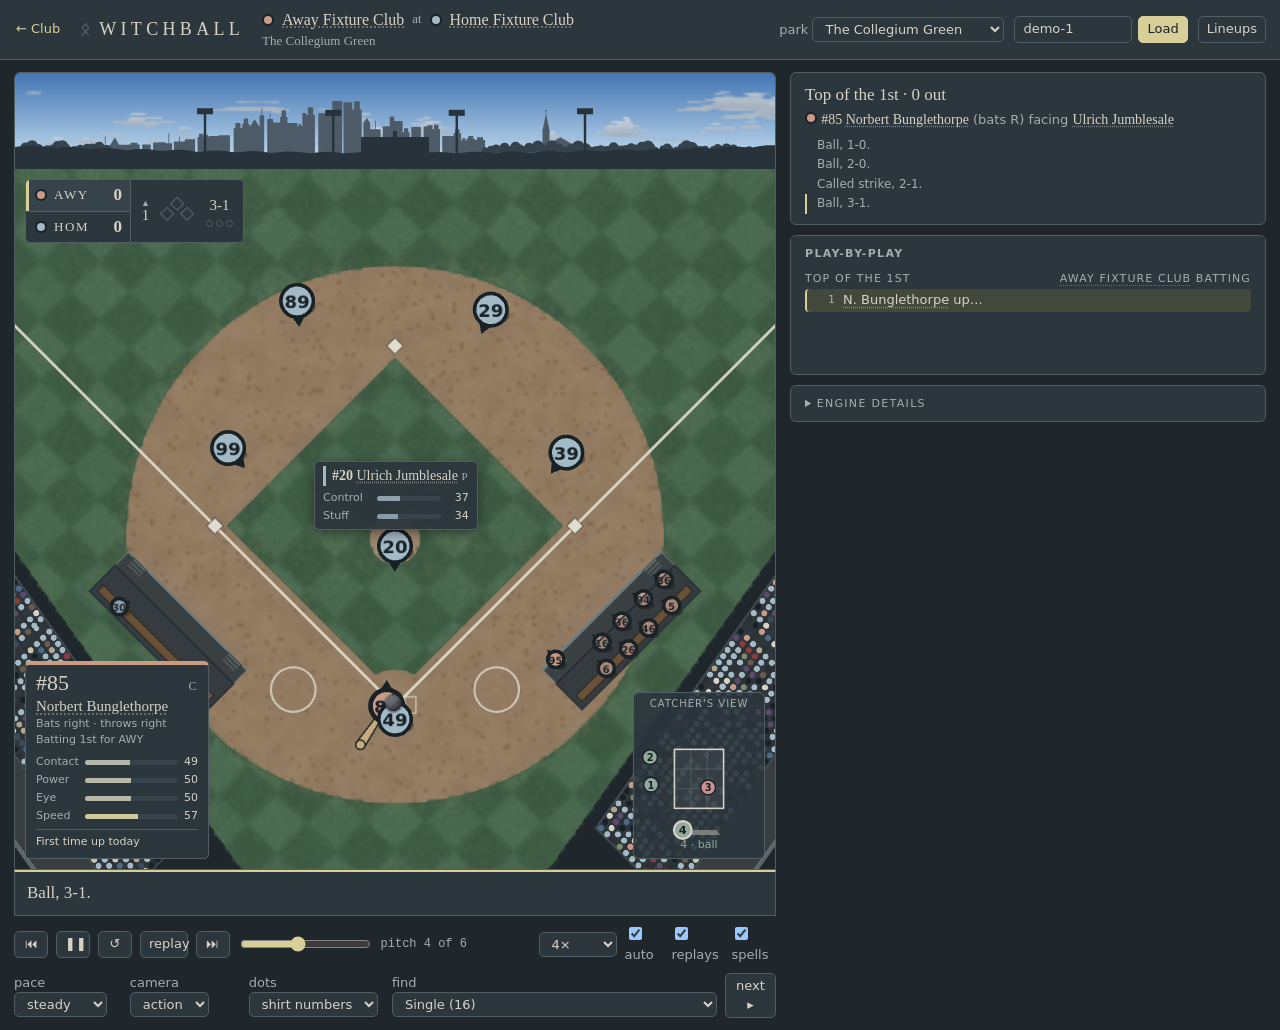
==== index.html @ 5fbc90fa "Witchball phone build b327eb72b464 Source: unified private commit 86424ef (baseball-pivot 58d5a3d + " ====
<!doctype html>
<html lang="en">
<head>
  <meta charset="utf-8" />
  <meta name="viewport" content="width=device-width, initial-scale=1" />
  <title>Witchball viewer</title>
  <script type="module" crossorigin src="./assets/school_games-Cf7ePzkm.js"></script>
  <script type="module" crossorigin src="./assets/rolldown-runtime-XKyaHtl9.js"></script>
  <script type="module" crossorigin src="./assets/CanvasPool-C8TL04p2.js"></script>
  <script type="module" crossorigin src="./assets/canvasUtils-30AujGy8.js"></script>
  <script type="module" crossorigin src="./assets/RenderTargetSystem-Dvyqi79B.js"></script>
  <script type="module" crossorigin src="./assets/getTextureBatchBindGroup-DAd8pHX4.js"></script>
  <script type="module" crossorigin src="./assets/getTexelRangeRects-j-NjzLRM.js"></script>
  <script type="module" crossorigin src="./assets/main-BlSJOX99.js"></script>
  <link rel="stylesheet" crossorigin href="./assets/main-4kfOk2Pr.css">

  <link rel="manifest" href="./manifest.webmanifest" />
  <meta name="theme-color" content="#2c363d" />
  <link rel="apple-touch-icon" href="./icon-180.png" />
  <meta name="apple-mobile-web-app-capable" content="yes" />
  <meta name="mobile-web-app-capable" content="yes" />
  <meta name="apple-mobile-web-app-title" content="Witchball" />
  <meta name="apple-mobile-web-app-status-bar-style" content="black-translucent" />
  <script>if ("serviceWorker" in navigator) addEventListener("load", () => navigator.serviceWorker.register("./sw.js"));</script>
</head>
<body>
  <!-- the match screen of a career game: who, where, and which game of the series; the demo's park, seed and Load are on
       review.html -->
  <header id="bar">
    <a class="to-hub" href="./hub.html" title="Back to your club">← Club</a>
    <div class="brand">Witchball</div>
    <div id="matchup"></div>
    <button type="button" id="open-lineups" class="lineups-btn" title="Both clubs' lineups, benches and bullpens (L); the game waits where it is">Lineups</button>
  </header>
  <main>
    <section id="stage">
      <div id="screen">
        <div id="canvas"></div>
        <div id="scorebug">
          <div class="teams">
            <div class="team" id="sb-away"><i class="chip"></i><span class="abbr"></span><b class="runs"></b></div>
            <div class="team" id="sb-home"><i class="chip"></i><span class="abbr"></span><b class="runs"></b></div>
          </div>
          <div class="state">
            <div class="inning"><span id="sb-half">▲</span><span id="sb-inn">1</span></div>
            <svg id="sb-bases" viewBox="0 0 44 30" aria-label="bases">
              <rect class="b2" x="16" y="2" width="10" height="10" transform="rotate(45 21 7)" />
              <rect class="b3" x="5" y="13" width="10" height="10" transform="rotate(45 10 18)" />
              <rect class="b1" x="27" y="13" width="10" height="10" transform="rotate(45 32 18)" />
            </svg>
            <div class="countouts"><span id="sb-count">0-0</span><span id="sb-outs"><i></i><i></i><i></i></span></div>
          </div>
        </div>
        <div id="card"></div>
        <div id="tip" class="fieldpanel" hidden></div>
        <div id="banner" hidden><div class="big"></div><div class="small"></div></div>
        <div id="casts" hidden aria-live="polite"></div>
        <div id="zone" hidden></div>
      </div>
      <div id="caption">
        <div id="cap-line"></div>
      </div>
      <!-- beneath the field. A wide screen shows every control at once; a phone shows one row (play / pause, replay, speed,
           and the two menus) and opens View or Plays below it: .view and .nav mark what each menu holds, .d and .p the
           wide-screen and the phone wording of a label (style.css) -->
      <div id="cbar">
      <div id="controls">
        <button id="prev" class="nav" title="Previous play (←)">⏮</button>
        <button id="toggle" title="Pause / play (space)" aria-label="Play / pause">❚❚</button>
        <button id="replay" class="nav" title="Restart this play (r)">↺</button>
        <button id="areplay" title="Action replay: the play again, slower, following the ball (p)"><span class="d">replay</span><span class="p">Replay</span></button>
        <button id="next" class="nav" title="Next play (→)">⏭</button>
        <input type="range" id="scrub" class="nav" min="0" max="1000" value="0" aria-label="time in the play" />
        <span id="clock" class="nav"></span>
        <select id="speed" title="Speed" aria-label="Playback speed"></select>
        <label id="l-auto" class="view" title="Go on to the next play when this one ends; off, it stops at the end of each play"><input type="checkbox" id="auto" checked /> <span class="d">auto</span><span class="p">Continue to the next play</span></label>
        <label id="l-replays" class="view" title="Replay big plays (home runs, extra-base hits, double plays, runs), following the ball"><input type="checkbox" id="replays" checked /> <span class="d">replays</span><span class="p">Replay big plays</span></label>
        <label id="l-spells" class="view" title="Spells over exceptional plays: Fireball, Witchhook, Quickstep, Magic Hands, Chain Lightning. One switch for all five; they change nothing of the game (S)"><input type="checkbox" id="spells" checked /> <span class="d">spells</span><span class="p">Spells</span></label>
        <button id="m-view" class="menu-btn" aria-expanded="false" title="Camera, pace, dot labels, and what plays on by itself">View</button>
        <button id="m-nav" class="menu-btn" aria-expanded="false" aria-label="Replay navigation" title="Previous and next play, the scrubber, the time from contact, and Find play">Plays</button>
      </div>
      <div id="jump">
        <label id="l-pace" class="view" title="Time between pitches and plays">pace <select id="pace"></select></label>
        <label id="l-cam" class="view" title="The action camera frames the play; fixed shows the whole field">camera <select id="cam"><option value="action">action</option><option value="fixed">fixed</option></select></label>
        <label id="l-dots" class="view">dots <select id="labels"><option value="numbers">shirt numbers</option><option value="positions">positions</option></select></label>
        <label id="l-find" class="nav">find <select id="kinds"></select></label>
        <button id="findnext" class="nav">next ▸</button>
      </div>
      </div>
    </section>
    <aside id="side">
      <section id="now">
        <h2 id="now-head"></h2>
        <div id="now-who"></div>
        <ol id="now-lines"></ol>
      </section>
      <section id="pbp-wrap">
        <h3>Play-by-play</h3>
        <div id="pbp"></div>
      </section>
      <details id="details">
        <summary>Engine details</summary>
        <div id="version"></div>
        <div id="explain"></div>
      </details>
    </aside>
  </main>
  <div id="who-back" hidden></div>
  <div id="who" role="dialog" aria-label="Card" hidden>
    <button id="who-close" title="Close (Esc): back to the same pitch" aria-label="Close">×</button>
    <div id="who-body"></div>
  </div>
</body>
</html>
---- assets/main-4kfOk2Pr.css ----
:root{--lightningcss-light: ;--lightningcss-dark:initial;color-scheme:dark;--bg:#20272c;--panel:#2c363d;--raised:#37434a;--line:#505d62;--text:#d8d2c5;--dim:#a5aeae;--hi:#d8cf98;--selected:#42483c;--good:#91aa9b;--warn:#cba47c;--bad:#cc9290;--rune:#9aadb9;--ink:#182126;--serif:"Palatino Linotype", "Book Antiqua", Palatino, Georgia, serif;--mono:ui-monospace, Consolas, monospace}*{box-sizing:border-box}body{background:var(--bg);color:var(--text);margin:0;font:13px/1.45 system-ui,Segoe UI,sans-serif}button,select,input{background:var(--panel);color:var(--text);border:1px solid var(--line);font:inherit;border-radius:5px;padding:3px 8px}button{cursor:pointer}button:hover,select:hover{background:var(--raised)}button.primary,button.active{background:var(--hi);border-color:var(--hi);color:var(--ink)}button.primary:hover,button.active:hover{background:color-mix(in srgb, var(--hi) 88%, #fff)}#bar{border-bottom:1px solid var(--line);background:var(--panel);align-items:center;gap:18px;padding:8px 14px;display:flex}.to-hub{color:var(--hi);white-space:nowrap;padding:4px 2px;text-decoration:none}.to-hub:hover{text-decoration:underline}.brand{font-family:var(--serif);letter-spacing:.24em;text-transform:uppercase;color:var(--text);font-size:18px}.brand:before{content:"ᛟ";color:var(--rune);opacity:.55;letter-spacing:0;margin-right:8px}#matchup{font-family:var(--serif);flex-direction:column;flex:1;gap:1px;min-width:0;font-size:16px;display:flex}#matchup .clubs{flex-wrap:wrap;align-items:center;gap:8px;display:flex}#matchup .clubs span{white-space:nowrap}#matchup .clubs .dim{font-size:13px}#matchup .gameline{flex-wrap:wrap;gap:6px;font-size:13px;display:flex}@media (width<=1150px){#matchup .wx,.tools label>span{display:none}}.lineups-btn{flex:none}.tools{color:var(--dim);white-space:nowrap;align-items:center;gap:10px;display:flex}#load{gap:6px;display:flex}main{flex-wrap:wrap;align-items:flex-start;gap:14px;padding:12px 14px;display:flex}#stage{flex:none;width:762px;max-width:100%}#screen{border:1px solid var(--line);border-radius:6px 6px 0 0;position:relative;overflow:hidden;container-type:inline-size}#canvas canvas{display:block}#screen canvas{width:100%!important;height:auto!important}#scorebug{font-family:var(--serif);border:1px solid var(--line);background:var(--panel);border-radius:5px;display:flex;position:absolute;top:10px;left:10px;overflow:hidden}.has-sky #scorebug{top:calc(12.6316cqw + 10px)}#scorebug .teams{flex-direction:column;display:flex}#scorebug .team{border-left:3px solid #0000;align-items:center;gap:7px;min-width:104px;padding:3px 8px 3px 6px;display:flex}#scorebug .team.batting{border-left-color:var(--hi);background:var(--raised)}#scorebug .team+.team{border-top:1px solid var(--line)}#scorebug .abbr{letter-spacing:.12em;flex:1;font-size:13px}#scorebug .runs{font-variant-numeric:tabular-nums;text-align:right;min-width:18px;font-size:17px}.chip{border:2px solid;border-radius:50%;flex:none;width:12px;height:12px;display:inline-block}#scorebug .state{border-left:1px solid var(--line);align-items:center;gap:8px;padding:0 10px;display:flex}#scorebug .inning{flex-direction:column;align-items:center;font-size:15px;line-height:1;display:flex}#scorebug #sb-half{color:var(--dim);font-size:9px}#sb-bases{width:40px;height:28px}#sb-bases rect{fill:#0000;stroke:var(--line);stroke-width:1.4px}#sb-bases rect.on{fill:var(--text);stroke:var(--text)}.countouts{flex-direction:column;align-items:center;gap:3px;display:flex}#sb-count{font-variant-numeric:tabular-nums;font-size:15px}#sb-outs{gap:3px;display:flex}#sb-outs i{border:1px solid var(--line);border-radius:50%;width:7px;height:7px}#sb-outs i.on{background:var(--bad);border-color:var(--bad)}#caption{background:var(--panel);border:1px solid var(--line);border-top:2px solid var(--hi);align-items:center;gap:14px;min-height:46px;padding:6px 12px;display:flex}#cap-line{font-family:var(--serif);flex:1;font-size:17px}#cap-line.out{color:var(--bad)}#cap-line.run{color:var(--good)}#cap-line.big{color:var(--hi)}#cap-line.final{font-weight:700}#card{width:184px;color:var(--dim);border:1px solid var(--line);background:var(--panel);border-top-width:4px;border-radius:5px;padding:7px 10px 8px;font-size:11px;position:absolute;bottom:10px;left:10px}#card .top{font-family:var(--serif);justify-content:space-between;align-items:baseline;display:flex}#card .num{color:var(--text);font-size:22px;line-height:1}#card .pos{letter-spacing:.12em;font-size:12px}#card .name{font-family:var(--serif);color:var(--text);margin:2px 0 1px;font-size:15px;line-height:1.2}#card .bars{grid-template-columns:auto 1fr auto;align-items:center;gap:2px 6px;margin:6px 0 5px;display:grid}#card .bar{background:var(--raised);border-radius:3px;height:5px;overflow:hidden}#card .bar i{background:var(--rune);height:100%;display:block}#card .v{color:var(--text);font-variant-numeric:tabular-nums;text-align:right}#card .today{color:var(--text);border-top:1px solid var(--line);padding-top:4px}#card .academy,#who .academy{color:var(--dim);font-size:11px}#card{transition:opacity .25s}#card.clear{opacity:0}#zone{border:1px solid var(--line);background:color-mix(in srgb, var(--panel) 90%, transparent);pointer-events:none;border-radius:6px;width:132px;padding:4px 6px 5px;transition:opacity .25s;position:absolute;bottom:10px;right:10px}#zone[hidden]{display:none}#zone.clear{opacity:0}#zone .zt{text-transform:uppercase;letter-spacing:.1em;color:var(--dim);text-align:center;font-size:10px}#zone svg{width:100%;height:auto;display:block;overflow:visible}#zone .grid line{stroke:var(--line);stroke-width:.8px}#zone .edge{fill:color-mix(in srgb, var(--text) 6%, transparent);stroke:var(--text);stroke-width:1.6px}#zone .plate{fill:var(--text);opacity:.45}#zone circle{stroke:var(--ink);stroke-width:1.4px}#zone .last circle{stroke:var(--text);stroke-width:2.2px}#zone text{fill:var(--ink);text-anchor:middle;dominant-baseline:central;font:700 10px system-ui,sans-serif}#zone .last text{font-size:11.5px}#zone .zc{text-align:center;white-space:nowrap;text-overflow:ellipsis;font-size:11px;overflow:hidden}a.who,a.club{color:inherit;-webkit-text-decoration:underline dotted color-mix(in srgb, currentColor 45%, transparent);text-decoration:underline dotted color-mix(in srgb, currentColor 45%, transparent);text-underline-offset:2px;cursor:pointer}a.who:hover,a.club:hover{color:var(--hi);-webkit-text-decoration-color:var(--hi);text-decoration-color:var(--hi)}#who-back{z-index:20;background:#00000059;position:fixed;inset:0}#who{z-index:21;width:min(320px,100vw - 32px);max-height:calc(100vh - 32px);color:var(--dim);background:var(--panel);border:1px solid var(--line);border-radius:6px;padding:10px 14px 12px;font-size:12px;position:fixed;top:50%;left:50%;overflow:auto;transform:translate(-50%,-50%);box-shadow:0 8px 30px #00000080}#who[hidden],#who-back[hidden]{display:none}#who-close{min-width:36px;min-height:36px;font-size:18px;line-height:1;position:absolute;top:6px;right:6px}#who .top{font-family:var(--serif);border-top:4px solid;align-items:baseline;gap:10px;margin-right:40px;padding-top:4px;display:flex}#who .num{color:var(--text);font-size:24px;line-height:1}#who .pos{letter-spacing:.12em;font-size:13px}#who .name{font-family:var(--serif);color:var(--text);margin:4px 0 2px;font-size:17px}#who .bars{grid-template-columns:auto 1fr auto;align-items:center;gap:3px 8px;margin:8px 0;display:grid}#who .bar{background:var(--raised);border-radius:3px;height:6px;overflow:hidden}#who .bar i{height:100%;display:block}#who .v{color:var(--text);font-variant-numeric:tabular-nums;text-align:right}#who .today,#who .season,#who .lineup{color:var(--text);border-top:1px solid var(--line);margin-top:6px;padding-top:5px}#who .today b,#who .season b{color:var(--dim);text-transform:uppercase;letter-spacing:.08em;font-size:11px;font-weight:400;display:block}#who .figs{flex-wrap:wrap;gap:4px 12px;display:flex}#who .figs i{color:var(--dim);margin-right:3px;font-style:normal}#who .pair{color:var(--text);margin-top:2px}#who .to-lineups{min-height:32px;margin:0 44px 8px 0}#who.wide{width:min(760px,100vw - 16px);max-height:calc(100vh - 16px);padding:10px 12px 12px}#who .lu-head{flex-wrap:wrap;align-items:baseline;gap:4px 10px;margin:2px 44px 8px 0;display:flex}#who .lu-head b{font-family:var(--serif);color:var(--text);font-size:18px;font-weight:400}#who .lu-clubs{grid-template-columns:repeat(auto-fit,minmax(300px,1fr));gap:12px;display:grid}#who .lu-club{border-top:4px solid;min-width:0;padding-top:4px}#who .lu-club h3{font-family:var(--serif);color:var(--text);flex-wrap:wrap;align-items:center;gap:2px 6px;margin:0 0 4px;font-size:15px;font-weight:400;display:flex}#who .lu-club .yours{text-transform:uppercase;letter-spacing:.1em;color:var(--ink);background:var(--hi);border-radius:3px;padding:0 5px;font-family:system-ui,sans-serif;font-size:10px}#who .lu-club h4{text-transform:uppercase;letter-spacing:.1em;color:var(--dim);margin:8px 0 2px;font-size:10.5px;font-weight:400}#who .lu-club h4 .dim{text-transform:none;letter-spacing:0}#who .lu-order{border-collapse:collapse;width:100%;color:var(--text);font-size:12.5px}#who .lu-order td{vertical-align:baseline;border-top:1px solid color-mix(in srgb, var(--line) 50%, transparent);padding:3px 4px 3px 0}#who .lu-order td.n,#who .lu-order td.no{color:var(--dim);font-variant-numeric:tabular-nums;white-space:nowrap;width:1%}#who .lu-order td.pos{color:var(--dim);letter-spacing:.08em;white-space:nowrap;width:1%}#who .lu-order td.ln{color:var(--dim);text-align:right;font-size:11.5px}#who .lu-order tr.now td{background:var(--selected)}#who .tag{text-transform:uppercase;letter-spacing:.08em;color:var(--hi);white-space:nowrap;font-size:10px}#who .lu-list{color:var(--text);margin:0;padding:0;font-size:12.5px;list-style:none}#who .lu-list li{border-top:1px solid color-mix(in srgb, var(--line) 50%, transparent);padding:3px 0}#who .lu-list li.now{border-left:2px solid var(--hi);padding-left:6px}#who .lu-list.used li{color:var(--dim)}#who .lu-list.used .tag{color:var(--bad)}#who .lu-list .ln{color:var(--dim);font-size:11.5px}#who .lu-list .rt,#who .lu-list .pos{color:var(--dim);white-space:nowrap;font-size:11px}#who .lu-list.bench li{color:var(--dim);border:0;margin-right:10px;padding:1px 0;display:inline-block}#who .lu-note{margin:8px 0 0;font-size:11px}.fieldpanel{z-index:5;pointer-events:none;color:var(--dim);white-space:nowrap;background:color-mix(in srgb, var(--panel) 94%, transparent);border:1px solid var(--line);border-radius:5px;padding:4px 8px 5px;font-size:11px;position:absolute;box-shadow:0 3px 12px #00000073}.fieldpanel[hidden]{display:none}.fieldpanel.moving{transition:left .18s ease-out,top .18s ease-out}@media (prefers-reduced-motion:reduce){.fieldpanel.moving{transition:none}}.fieldpanel a.who,#tip.pinned{pointer-events:auto}.plate{z-index:4}.fieldpanel .t-who{color:var(--text);font-family:var(--serif);border-left:3px solid;padding-left:6px;font-size:14px}.fieldpanel .pos{color:var(--dim);letter-spacing:.1em;font-size:11px}.fieldpanel .t-bars{grid-template-columns:auto 64px auto;align-items:center;gap:2px 6px;margin-top:4px;display:grid}.fieldpanel .bar{background:var(--raised);border-radius:3px;height:5px;overflow:hidden}.fieldpanel .bar i{height:100%;display:block}.fieldpanel .v{color:var(--text);font-variant-numeric:tabular-nums;text-align:right;min-width:2ch}.fieldpanel .t-bars .r{display:contents}#tip .t-also{white-space:normal;margin-top:4px}#tip .t-also button{min-height:32px;margin:2px 2px 0 0;font-size:12px}#banner{text-align:center;pointer-events:none;background:radial-gradient(ellipse at center, color-mix(in srgb, var(--bg) 90%, transparent) 40%, transparent 75%);border-radius:8px;min-width:380px;padding:12px 34px 14px;position:absolute;top:40%;left:50%;transform:translate(-50%,-50%)}#banner .big{font-family:var(--serif);letter-spacing:.1em;text-transform:uppercase;color:var(--text);text-shadow:0 2px 0 var(--ink);white-space:nowrap;font-size:52px;line-height:1.05}#banner .small{font-family:var(--serif);color:var(--text);text-shadow:0 1px 2px var(--ink);margin-top:4px;font-size:17px}#banner .big:before,#banner .big:after{content:"✦";vertical-align:middle;color:var(--rune);opacity:.5;margin:0 14px;font-size:20px}#banner.hr .big{color:var(--hi)}#banner.out .big,#banner.flash .big{color:var(--bad)}#banner.flash .big{font-size:44px}#banner.flash.show{animation:.3s ease-out both banner-flash}@keyframes banner-flash{0%{opacity:0;transform:translate(-50%,-50%)scale(1.25)}to{opacity:1;transform:translate(-50%,-50%)scale(1)}}#banner.inning .big,#banner.final .big{font-size:38px}#banner.show{animation:.4s cubic-bezier(.2,1.3,.4,1) both banner-in}@keyframes banner-in{0%{opacity:0;transform:translate(-50%,-50%)scale(.7)}to{opacity:1;transform:translate(-50%,-50%)scale(1)}}#casts{pointer-events:none;flex-direction:column;align-items:flex-end;gap:4px;max-width:58%;display:flex;position:absolute;top:10px;right:10px}.has-sky #casts{top:calc(12.6316cqw + 10px)}#casts[hidden]{display:none}#casts .cast{border:1px solid var(--line);background:color-mix(in srgb, var(--panel) 90%, transparent);color:var(--dim);border-radius:5px;align-items:center;gap:7px;padding:4px 9px;font-size:11px;display:flex}#casts .cast i{border-radius:50%;flex:none;width:9px;height:9px}#casts .cast b{font-family:var(--serif);color:var(--text);white-space:nowrap;flex:none;font-size:13px;font-weight:400}#controls,#jump{color:var(--dim);align-items:center;gap:8px;margin-top:8px;display:flex}#controls button{min-width:34px}#scrub{accent-color:var(--hi);flex:1;padding:0}#clock{font-family:var(--mono);min-width:150px;font-size:12px}#cbar{display:contents}#cbar .menu-btn,#cbar .p{display:none}#side{flex-direction:column;flex:380px;gap:10px;min-width:340px;max-width:600px;max-height:calc(100vh - 78px);display:flex}#side>section,#details{background:var(--panel);border:1px solid var(--line);border-radius:6px;padding:10px 14px}#side h2{font-family:var(--serif);color:var(--text);margin:0 0 2px;font-size:17px;font-weight:400}#side h3{text-transform:uppercase;letter-spacing:.12em;color:var(--dim);margin:0 0 6px;font-size:11px}#now-who{color:var(--dim);margin-bottom:6px}#now-who b{color:var(--text);font-weight:400;font-family:var(--serif);font-size:14px}#now-lines{font-family:var(--serif);min-height:60px;margin:0;padding:0;font-size:14px;list-style:none}#now-lines li{border-left:2px solid #0000;padding:1px 0 1px 10px}#now-lines li[hidden]{display:none}#now-lines li.pitch{color:var(--dim);font-family:system-ui,sans-serif;font-size:12px}#now-lines li.out{color:var(--bad)}#now-lines li.run{color:var(--good)}#now-lines li.big{color:var(--warn)}#now-lines li.latest{border-left-color:var(--hi)}#now-lines li.final{color:var(--text);margin-top:4px;font-weight:700}#pbp-wrap{flex:auto;min-height:140px;overflow:auto}#pbp-wrap h3{background:var(--panel);z-index:1;margin:-10px -14px 6px;padding:10px 14px 4px;position:sticky;top:-10px}#pbp .half{text-transform:uppercase;letter-spacing:.1em;color:var(--dim);justify-content:space-between;margin:8px 0 2px;font-size:11px;display:flex}#pbp .half:first-child{margin-top:0}#pbp .p{cursor:pointer;border-left:2px solid #0000;border-radius:4px;gap:8px;padding:2px 6px;display:flex}#pbp .p:hover{background:var(--raised)}#pbp .p.cur{background:var(--selected);border-left-color:var(--hi)}#pbp .p .n{color:var(--dim);text-align:right;min-width:22px;padding-top:1px;font-size:11px}#pbp .p .s{flex:1}#pbp .p.scored .s{color:var(--good)}#pbp .p .sc{font-variant-numeric:tabular-nums;color:var(--good);font-size:12px}#details{flex:none;max-height:60vh;overflow:auto}#details[open]{flex:auto}#details summary{cursor:pointer;color:var(--dim);text-transform:uppercase;letter-spacing:.12em;font-size:11px}#version{font-family:var(--mono);color:var(--dim);margin:8px 0;font-size:11px}#explain h2{color:var(--text);margin:8px 0 4px;font-family:system-ui,sans-serif;font-size:14px}#explain h3{margin:12px 0 4px}#explain table{border-collapse:collapse;font-family:var(--mono);font-size:12px}#explain td,#explain th{text-align:left;vertical-align:top;padding:1px 6px 1px 0}#explain th{color:var(--dim);font-weight:400}#explain .ev{font-family:var(--mono);border-left:3px solid #0000;padding:1px 4px;font-size:12px}#explain .ev.past{color:var(--dim)}#explain .ev.now{border-left-color:var(--hi);color:var(--text);background:var(--selected)}#explain .ev .t{width:52px;color:var(--dim);display:inline-block}.good{color:var(--good)}.bad{color:var(--bad)}.dim{color:var(--dim)}.mono{font-family:var(--mono);font-size:12px}@media (width<=640px){#bar{flex-wrap:wrap;gap:6px 10px;padding:8px 10px}.brand{font-size:15px}#matchup{flex-basis:100%;order:3;font-size:15px}#matchup .clubs{gap:3px 7px}#matchup .clubs span{white-space:normal}#matchup .gameline{font-size:12.5px}#bar .lineups-btn{min-height:36px;margin-left:auto;padding:0 12px}#bar.review .lineups-btn{margin-left:0}.tools{gap:6px}.tools select{max-width:150px}#load input{width:84px}main{gap:10px;padding:8px}#scorebug{top:6px;left:6px}.has-sky #scorebug{top:calc(12.6316cqw + 6px)}#scorebug .team{gap:5px;min-width:74px;padding:2px 6px 2px 4px}#scorebug .abbr{font-size:11px}#scorebug .runs{font-size:14px}#scorebug .state{gap:5px;padding:0 6px}#sb-bases{width:30px;height:21px}#sb-count,#scorebug .inning{font-size:13px}#card{border-top-width:3px;width:128px;padding:4px 7px 5px;font-size:10px;bottom:6px;left:6px}#card .num{font-size:16px}#card .name{font-size:12px}#card .bars,#card>div:not([class]){display:none}#card .today{border-top:0;padding-top:0}#zone{width:94px;padding:2px 4px 3px;bottom:6px;right:6px}#zone .zt{letter-spacing:.06em;font-size:9px}#zone .zc{font-size:10.5px}.fieldpanel{white-space:normal;max-width:min(240px,72%);padding:3px 6px}.fieldpanel .t-who{padding-left:5px;line-height:1.2}.fieldpanel .t-bars{flex-wrap:wrap;gap:0 4px;margin-top:1px;display:flex}.fieldpanel .t-bars .r{white-space:nowrap;align-items:center;gap:3px;display:inline-flex}.fieldpanel .t-bars .r+.r:before{content:"·";margin-right:1px}.fieldpanel .bar{flex:none;width:28px}#casts{max-width:64%;top:6px;right:6px}.has-sky #casts{top:calc(12.6316cqw + 6px)}#casts .cast{gap:5px;padding:3px 7px;font-size:10px}#casts .cast b{font-size:12px}#casts .cast span{display:none}#banner{width:92%;min-width:0;padding:8px 10px 10px}#banner .big{white-space:normal;font-size:28px}#banner .big:before,#banner .big:after{margin:0 6px;font-size:13px}#banner.flash .big{font-size:26px}#banner.inning .big,#banner.final .big{font-size:22px}#banner .small{font-size:13px}#caption{min-height:40px;padding:5px 10px}#cap-line{font-size:15px}#cbar{color:var(--dim);flex-wrap:wrap;align-items:center;gap:6px;margin-top:8px;display:flex}#controls,#jump{display:contents}#cbar .d{display:none}#cbar .p{display:inline}#cbar:after{content:"";flex:0 0 100%;order:6;height:0}#cbar.open-view:after,#cbar.open-nav:after{border-top:1px solid var(--line);margin-top:2px}#cbar button,#cbar select{min-height:44px}#cbar #toggle{border-radius:10px;flex:2 56px;order:1;min-width:56px;min-height:56px;padding:0 6px;font-size:26px;line-height:1}#areplay{white-space:nowrap;flex:auto;order:2;min-width:0;padding:0 6px}#speed{flex:none;order:3;width:54px;padding:0 2px}#cbar .menu-btn{white-space:nowrap;flex:auto;min-width:0;padding:0 5px;display:block}#m-view{order:4}#m-nav{order:5}#cbar .menu-btn:after{content:" ▾"}#cbar .menu-btn[aria-expanded=true]{background:var(--raised);border-color:var(--hi)}#cbar .menu-btn[aria-expanded=true]:after{content:" ▴"}#cbar:not(.open-nav) .nav,#cbar:not(.open-view) .view{display:none}#prev{order:10}#replay{order:11}#next{order:12}#prev,#replay,#next{flex:1 1 0;min-width:44px}#clock{flex:100%;order:13;min-width:0;margin-top:2px}#scrub{flex:100%;order:14;height:32px}#l-find{flex:1 1 0;order:15;align-items:center;gap:6px;min-width:0;display:flex}#l-find select{flex:1;min-width:0}#findnext{flex:none;order:16;padding:0 10px}#l-cam{order:20}#l-pace{order:21}#l-dots{order:22}#l-cam,#l-pace,#l-dots{flex:calc(50% - 6px);align-items:center;gap:6px;min-width:0;display:flex}#l-cam select,#l-pace select,#l-dots select{flex:1;min-width:0}#l-auto{order:23}#l-replays{order:24}#l-spells{order:25}#l-auto,#l-replays,#l-spells{min-height:40px;color:var(--text);flex:100%;align-items:center;gap:8px;display:flex}#l-auto input,#l-replays input,#l-spells input{flex:none;width:22px;height:22px}#who.wide{max-height:calc(100vh - 16px);top:8px;transform:translate(-50%)}#who .lu-clubs{grid-template-columns:1fr}#side{flex:100%;min-width:0;max-width:none;max-height:none}#pbp-wrap{max-height:55vh}}
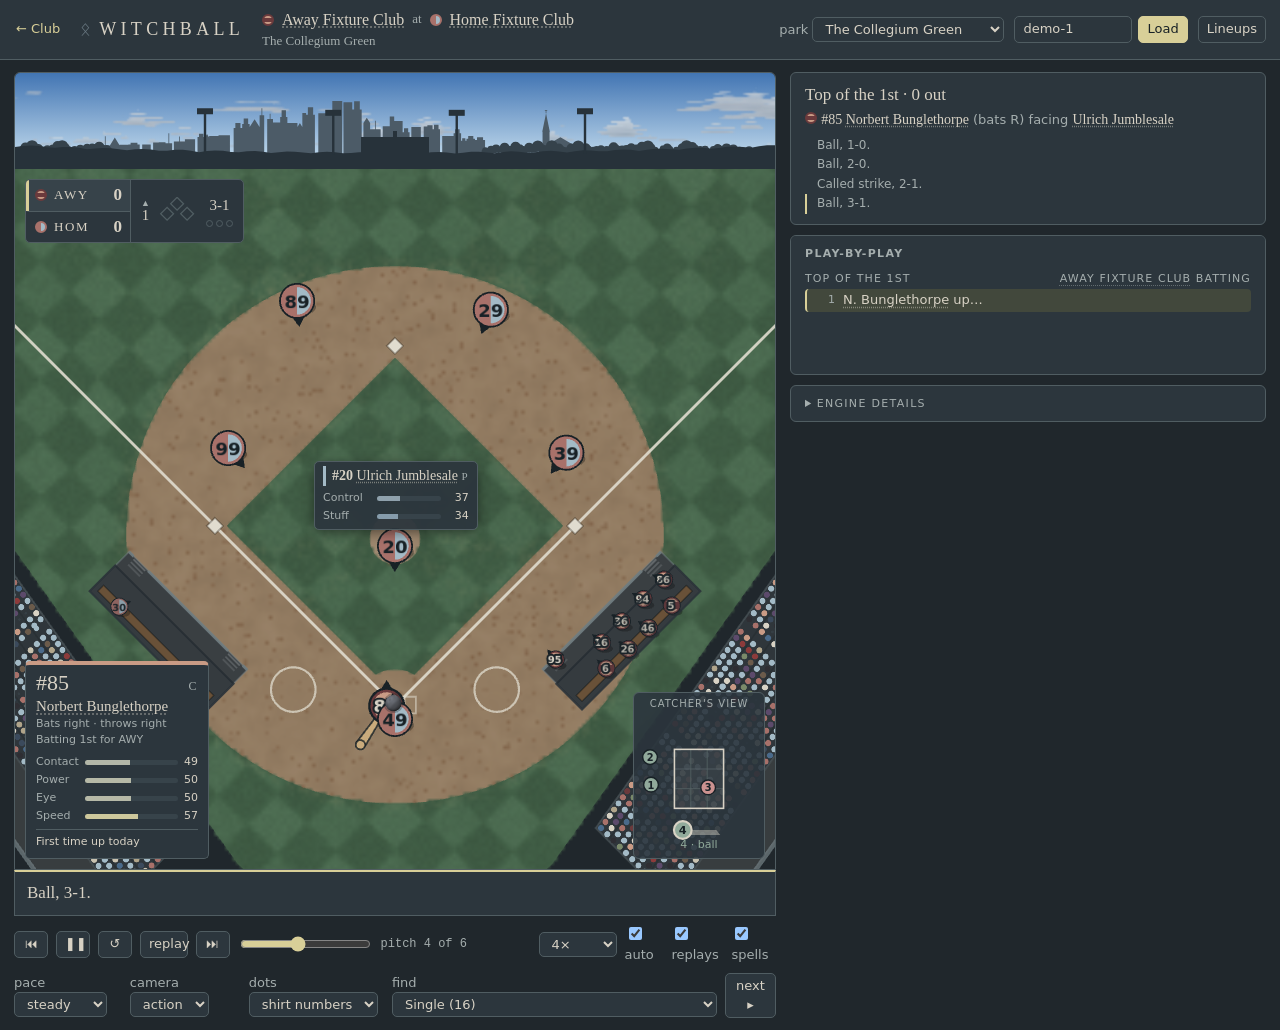
==== commit 7bdadc96: "Witchball phone build 78f9448612bf Club kits on the match viewer's tokens and the hub's chips: a rin" ====
--- a/index.html
+++ b/index.html
@@ -5,14 +5,14 @@
   <meta name="viewport" content="width=device-width, initial-scale=1" />
   <title>Witchball viewer</title> 
-  <script type="module" crossorigin src="./assets/school_games-Cf7ePzkm.js"></script>
+  <script type="module" crossorigin src="./assets/school_games-CJxeoVca.js"></script>
   <script type="module" crossorigin src="./assets/rolldown-runtime-XKyaHtl9.js"></script>
   <script type="module" crossorigin src="./assets/CanvasPool-C8TL04p2.js"></script>
   <script type="module" crossorigin src="./assets/canvasUtils-30AujGy8.js"></script>
   <script type="module" crossorigin src="./assets/RenderTargetSystem-Dvyqi79B.js"></script>
   <script type="module" crossorigin src="./assets/getTextureBatchBindGroup-DAd8pHX4.js"></script>
   <script type="module" crossorigin src="./assets/getTexelRangeRects-j-NjzLRM.js"></script>
-  <script type="module" crossorigin src="./assets/main-BlSJOX99.js"></script>
+  <script type="module" crossorigin src="./assets/main-B_-3PQaV.js"></script>
   <link rel="stylesheet" crossorigin href="./assets/main-4kfOk2Pr.css">
 
   <link rel="manifest" href="./manifest.webmanifest" />
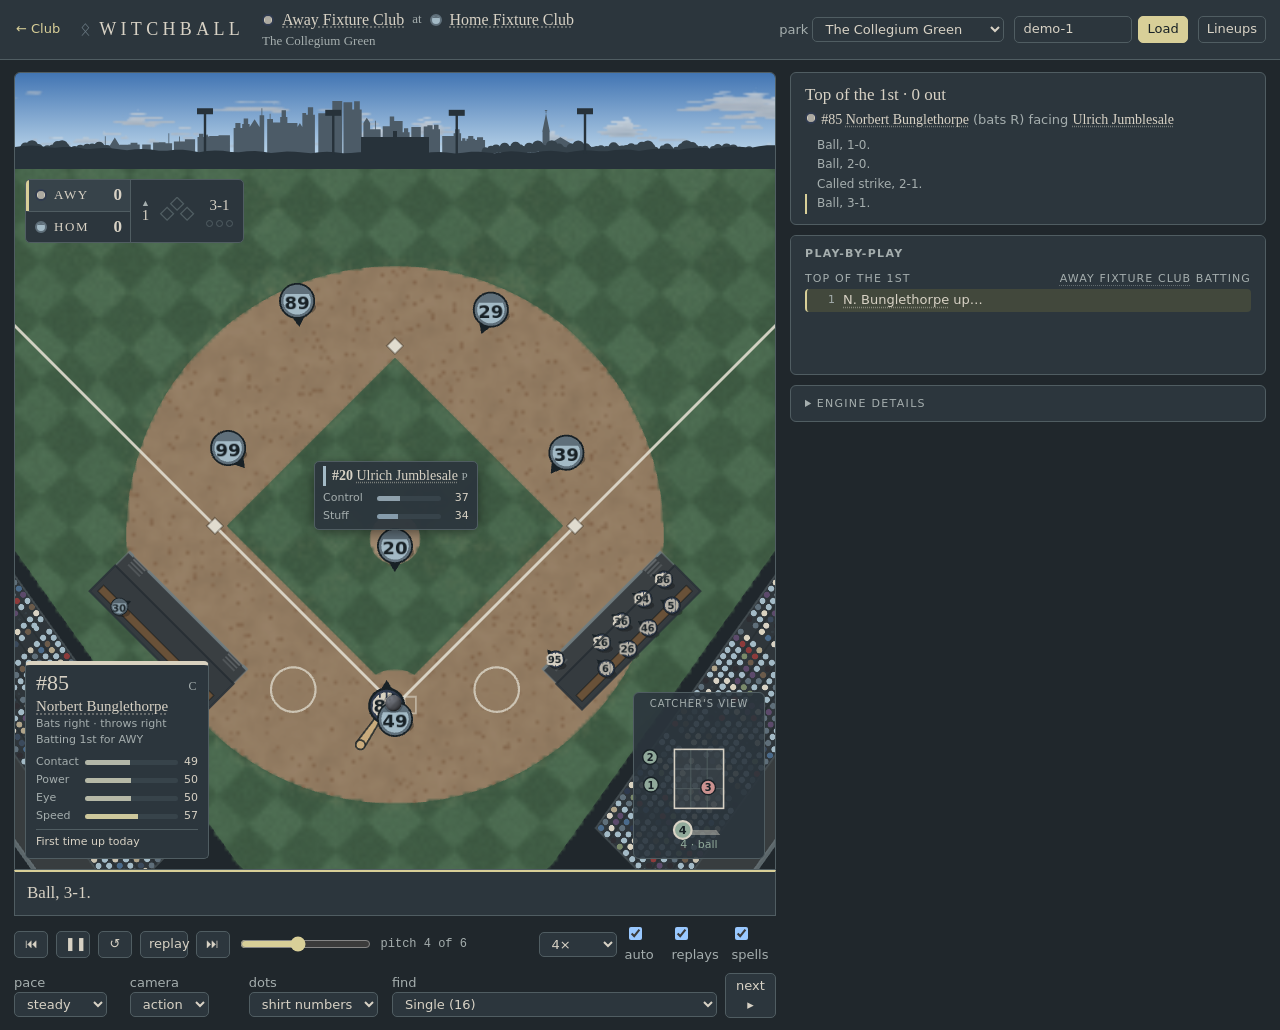
==== commit 6f773e3f: "Witchball phone build 477306859ca6 Kits 2: eighteen patterns (crests over the number: stars, spots, " ====
--- a/index.html
+++ b/index.html
@@ -5,14 +5,14 @@
   <meta name="viewport" content="width=device-width, initial-scale=1" />
   <title>Witchball viewer</title> 
-  <script type="module" crossorigin src="./assets/school_games-CJxeoVca.js"></script>
+  <script type="module" crossorigin src="./assets/school_games-_KA1FIGo.js"></script>
   <script type="module" crossorigin src="./assets/rolldown-runtime-XKyaHtl9.js"></script>
   <script type="module" crossorigin src="./assets/CanvasPool-C8TL04p2.js"></script>
   <script type="module" crossorigin src="./assets/canvasUtils-30AujGy8.js"></script>
   <script type="module" crossorigin src="./assets/RenderTargetSystem-Dvyqi79B.js"></script>
   <script type="module" crossorigin src="./assets/getTextureBatchBindGroup-DAd8pHX4.js"></script>
   <script type="module" crossorigin src="./assets/getTexelRangeRects-j-NjzLRM.js"></script>
-  <script type="module" crossorigin src="./assets/main-B_-3PQaV.js"></script>
+  <script type="module" crossorigin src="./assets/main-DqRguqKt.js"></script>
   <link rel="stylesheet" crossorigin href="./assets/main-4kfOk2Pr.css">
 
   <link rel="manifest" href="./manifest.webmanifest" />
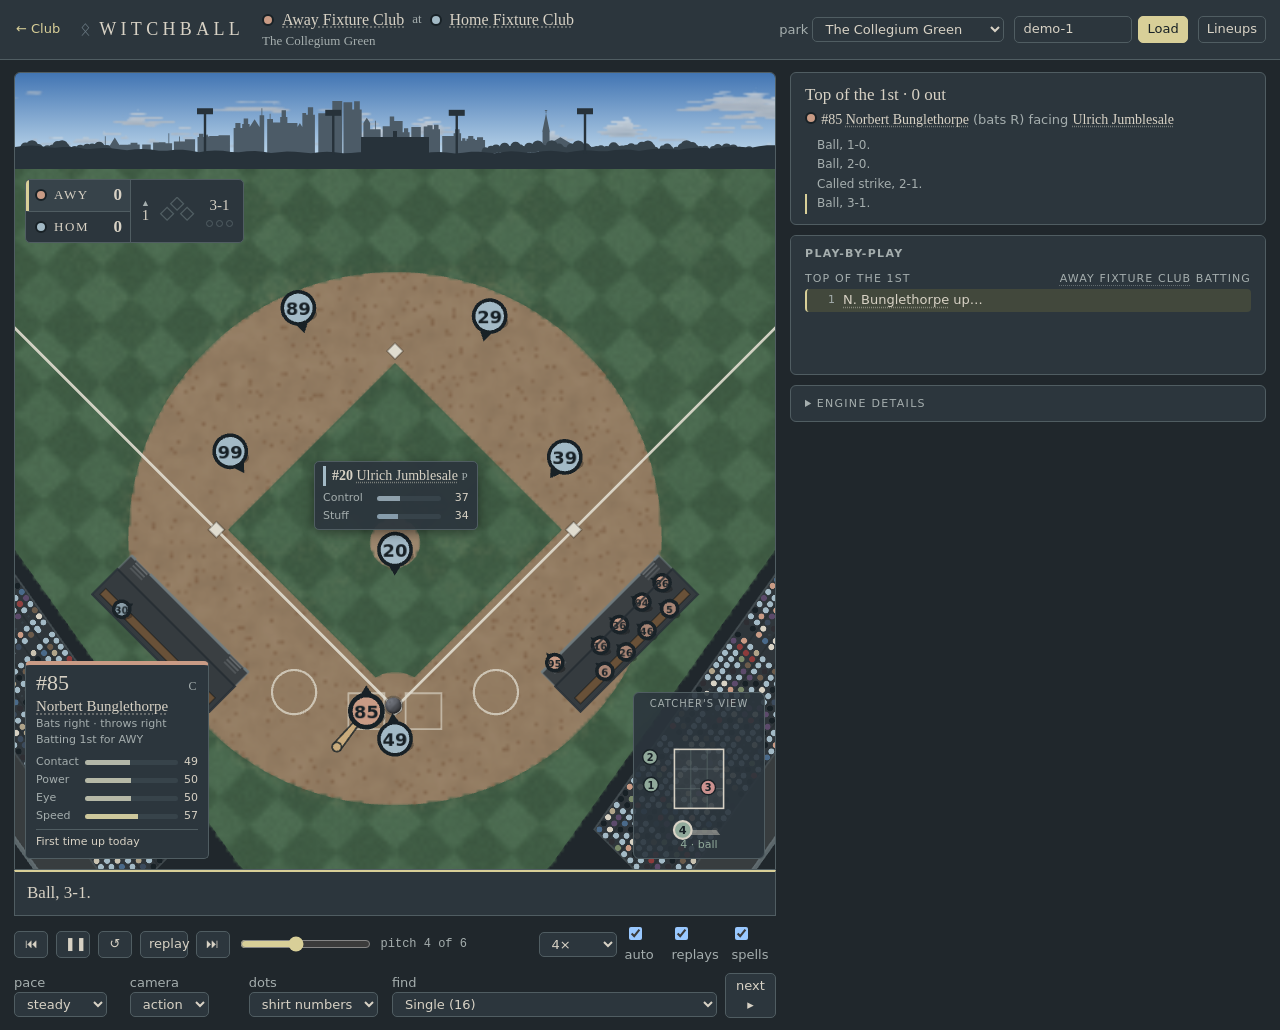
==== commit e38c4c47: "Witchball phone build 26862f42d1d8 Source: private commit 8626747 (9fb972f, the hotfix build's sourc" ====
--- a/index.html
+++ b/index.html
@@ -5,14 +5,14 @@
   <meta name="viewport" content="width=device-width, initial-scale=1" />
   <title>Witchball viewer</title> 
-  <script type="module" crossorigin src="./assets/school_games-_KA1FIGo.js"></script>
+  <script type="module" crossorigin src="./assets/school_games-Cf7ePzkm.js"></script>
   <script type="module" crossorigin src="./assets/rolldown-runtime-XKyaHtl9.js"></script>
   <script type="module" crossorigin src="./assets/CanvasPool-C8TL04p2.js"></script>
   <script type="module" crossorigin src="./assets/canvasUtils-30AujGy8.js"></script>
   <script type="module" crossorigin src="./assets/RenderTargetSystem-Dvyqi79B.js"></script>
   <script type="module" crossorigin src="./assets/getTextureBatchBindGroup-DAd8pHX4.js"></script>
   <script type="module" crossorigin src="./assets/getTexelRangeRects-j-NjzLRM.js"></script>
-  <script type="module" crossorigin src="./assets/main-DqRguqKt.js"></script>
+  <script type="module" crossorigin src="./assets/main-DsTs2pOp.js"></script>
   <link rel="stylesheet" crossorigin href="./assets/main-4kfOk2Pr.css">
 
   <link rel="manifest" href="./manifest.webmanifest" />
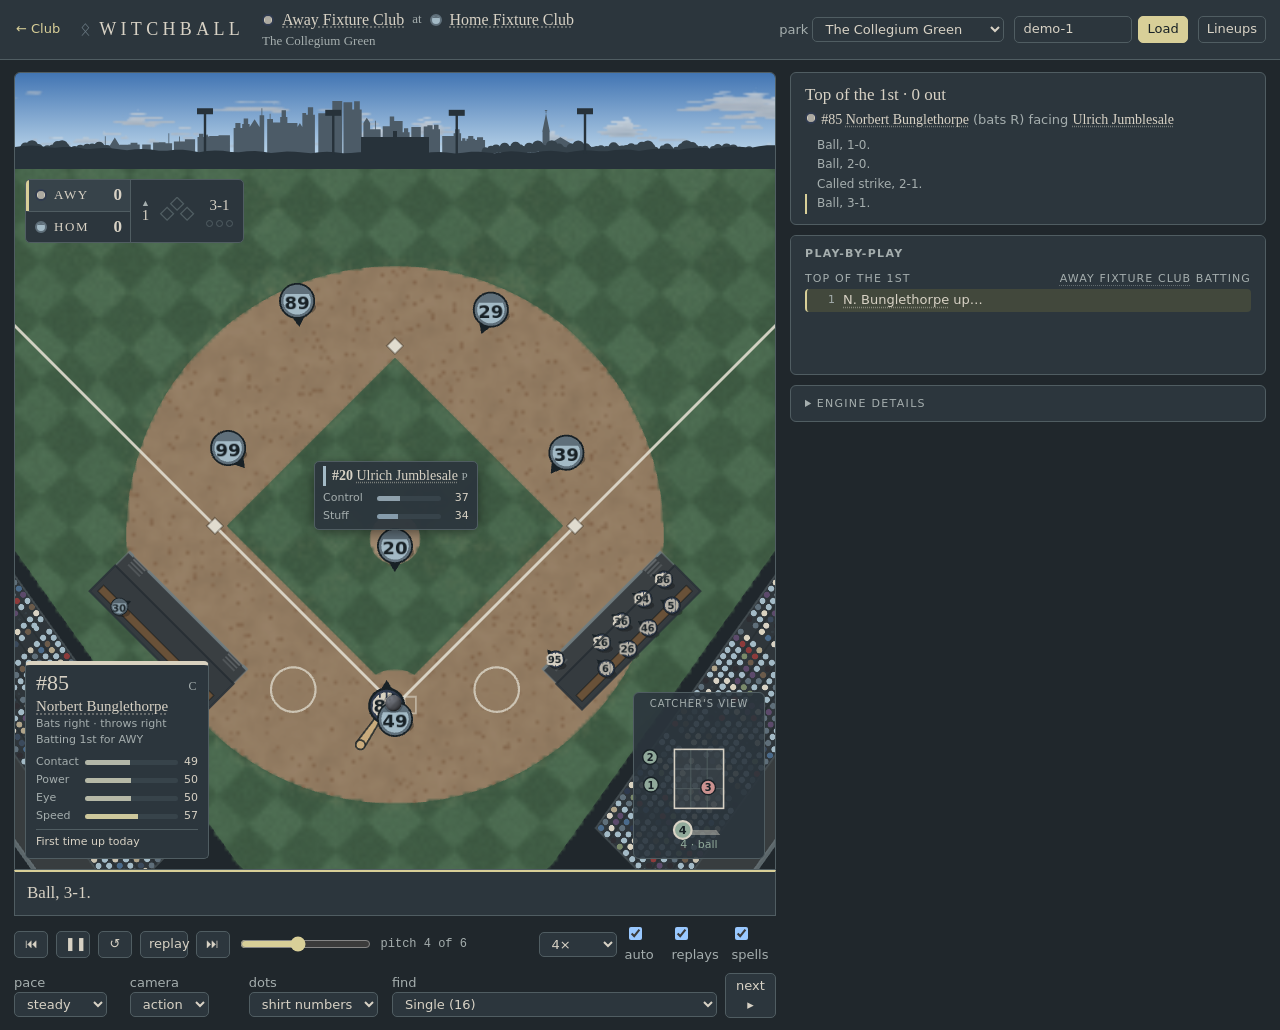
==== commit 383d4965: "Revert "Witchball phone build 26862f42d1d8" This reverts commit e38c4c4766da1d5e6eba678ef5da9f015206" ====
--- a/index.html
+++ b/index.html
@@ -5,14 +5,14 @@
   <meta name="viewport" content="width=device-width, initial-scale=1" />
   <title>Witchball viewer</title> 
-  <script type="module" crossorigin src="./assets/school_games-Cf7ePzkm.js"></script>
+  <script type="module" crossorigin src="./assets/school_games-_KA1FIGo.js"></script>
   <script type="module" crossorigin src="./assets/rolldown-runtime-XKyaHtl9.js"></script>
   <script type="module" crossorigin src="./assets/CanvasPool-C8TL04p2.js"></script>
   <script type="module" crossorigin src="./assets/canvasUtils-30AujGy8.js"></script>
   <script type="module" crossorigin src="./assets/RenderTargetSystem-Dvyqi79B.js"></script>
   <script type="module" crossorigin src="./assets/getTextureBatchBindGroup-DAd8pHX4.js"></script>
   <script type="module" crossorigin src="./assets/getTexelRangeRects-j-NjzLRM.js"></script>
-  <script type="module" crossorigin src="./assets/main-DsTs2pOp.js"></script>
+  <script type="module" crossorigin src="./assets/main-DqRguqKt.js"></script>
   <link rel="stylesheet" crossorigin href="./assets/main-4kfOk2Pr.css">
 
   <link rel="manifest" href="./manifest.webmanifest" />
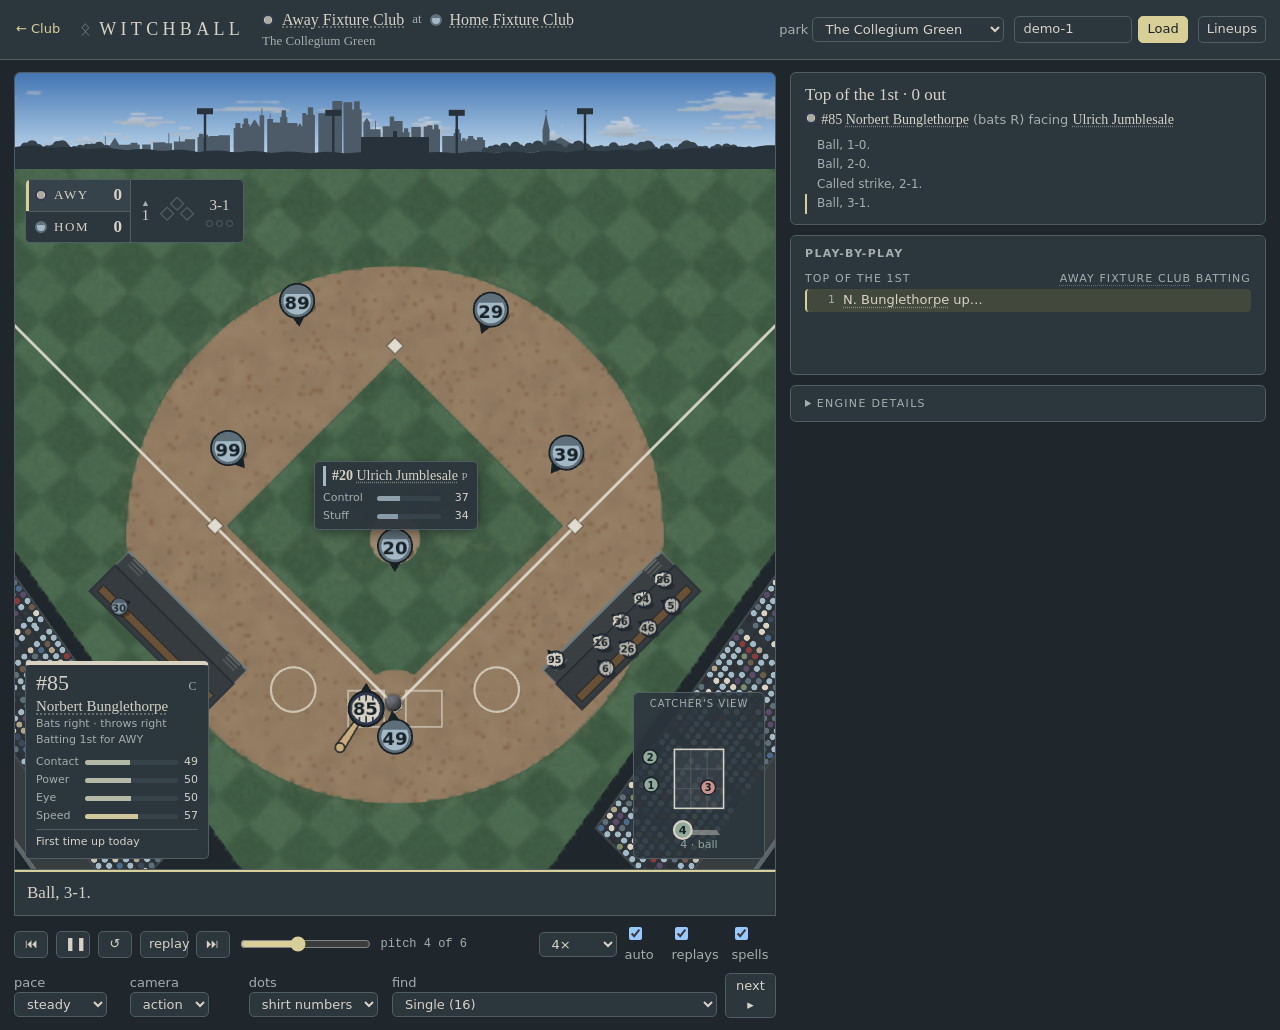
==== commit 26ac558f: "Witchball phone build dfde9b527cb8 Source: private commit 37c1ae0 = kits-2 2ce9b60 (the source of th" ====
--- a/index.html
+++ b/index.html
@@ -12,7 +12,7 @@
   <script type="module" crossorigin src="./assets/RenderTargetSystem-Dvyqi79B.js"></script>
   <script type="module" crossorigin src="./assets/getTextureBatchBindGroup-DAd8pHX4.js"></script>
   <script type="module" crossorigin src="./assets/getTexelRangeRects-j-NjzLRM.js"></script>
-  <script type="module" crossorigin src="./assets/main-DqRguqKt.js"></script>
+  <script type="module" crossorigin src="./assets/main-0PdRz183.js"></script>
   <link rel="stylesheet" crossorigin href="./assets/main-4kfOk2Pr.css">
 
   <link rel="manifest" href="./manifest.webmanifest" />
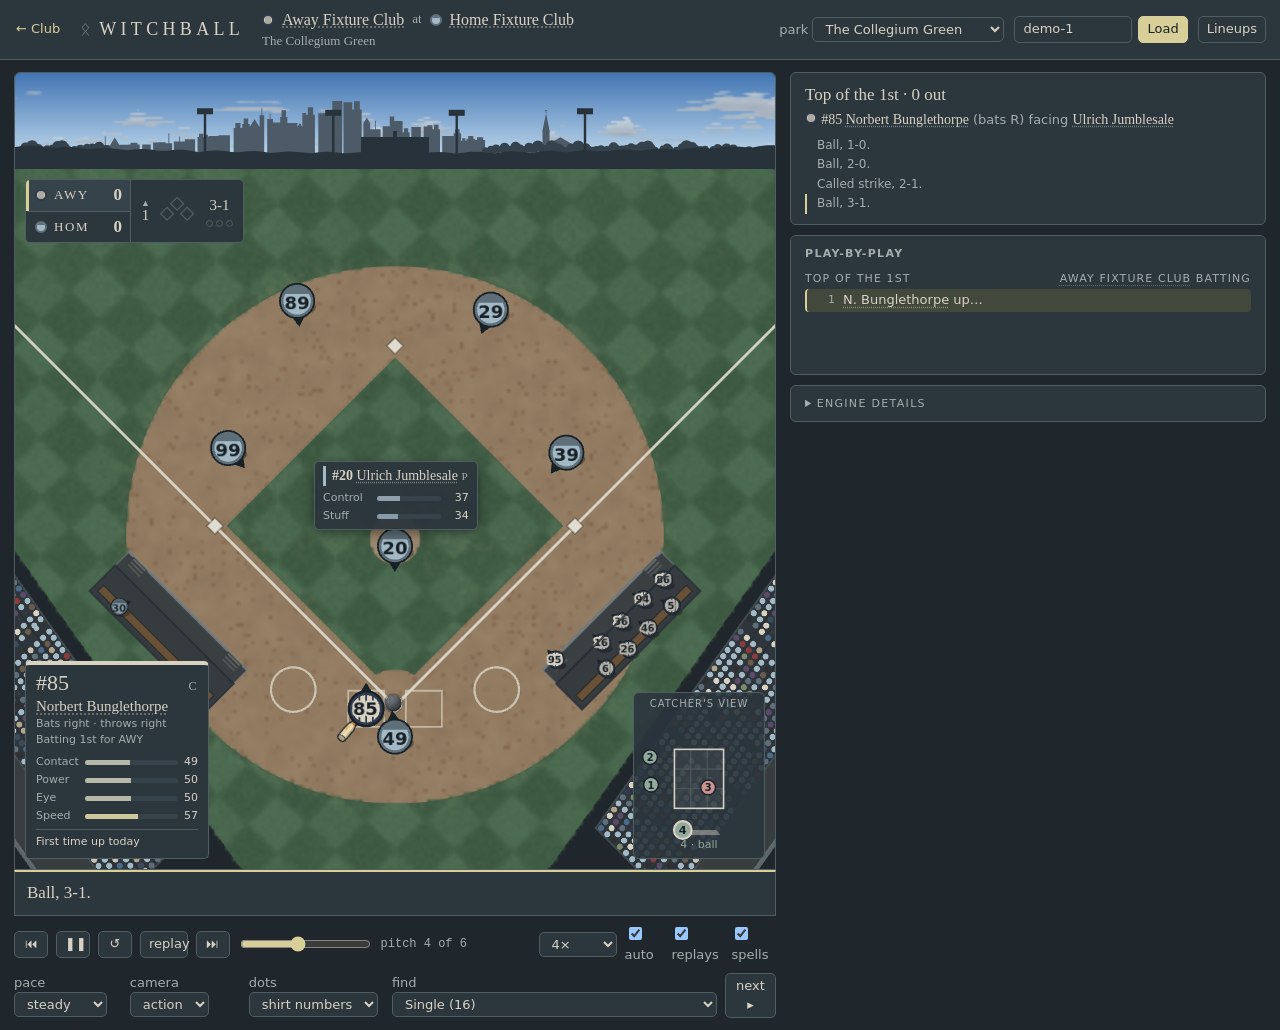
==== commit 79bcefbe: "Witchball phone build 9b0278e3351b Source: private commit f37a1ab = the live build's source 37c1ae0 " ====
--- a/index.html
+++ b/index.html
@@ -5,14 +5,14 @@
   <meta name="viewport" content="width=device-width, initial-scale=1" />
   <title>Witchball viewer</title> 
-  <script type="module" crossorigin src="./assets/school_games-_KA1FIGo.js"></script>
+  <script type="module" crossorigin src="./assets/school_games-gSvUGDiS.js"></script>
   <script type="module" crossorigin src="./assets/rolldown-runtime-XKyaHtl9.js"></script>
   <script type="module" crossorigin src="./assets/CanvasPool-C8TL04p2.js"></script>
   <script type="module" crossorigin src="./assets/canvasUtils-30AujGy8.js"></script>
   <script type="module" crossorigin src="./assets/RenderTargetSystem-Dvyqi79B.js"></script>
   <script type="module" crossorigin src="./assets/getTextureBatchBindGroup-DAd8pHX4.js"></script>
   <script type="module" crossorigin src="./assets/getTexelRangeRects-j-NjzLRM.js"></script>
-  <script type="module" crossorigin src="./assets/main-0PdRz183.js"></script>
+  <script type="module" crossorigin src="./assets/main-CKZYA5Y5.js"></script>
   <link rel="stylesheet" crossorigin href="./assets/main-4kfOk2Pr.css">
 
   <link rel="manifest" href="./manifest.webmanifest" />
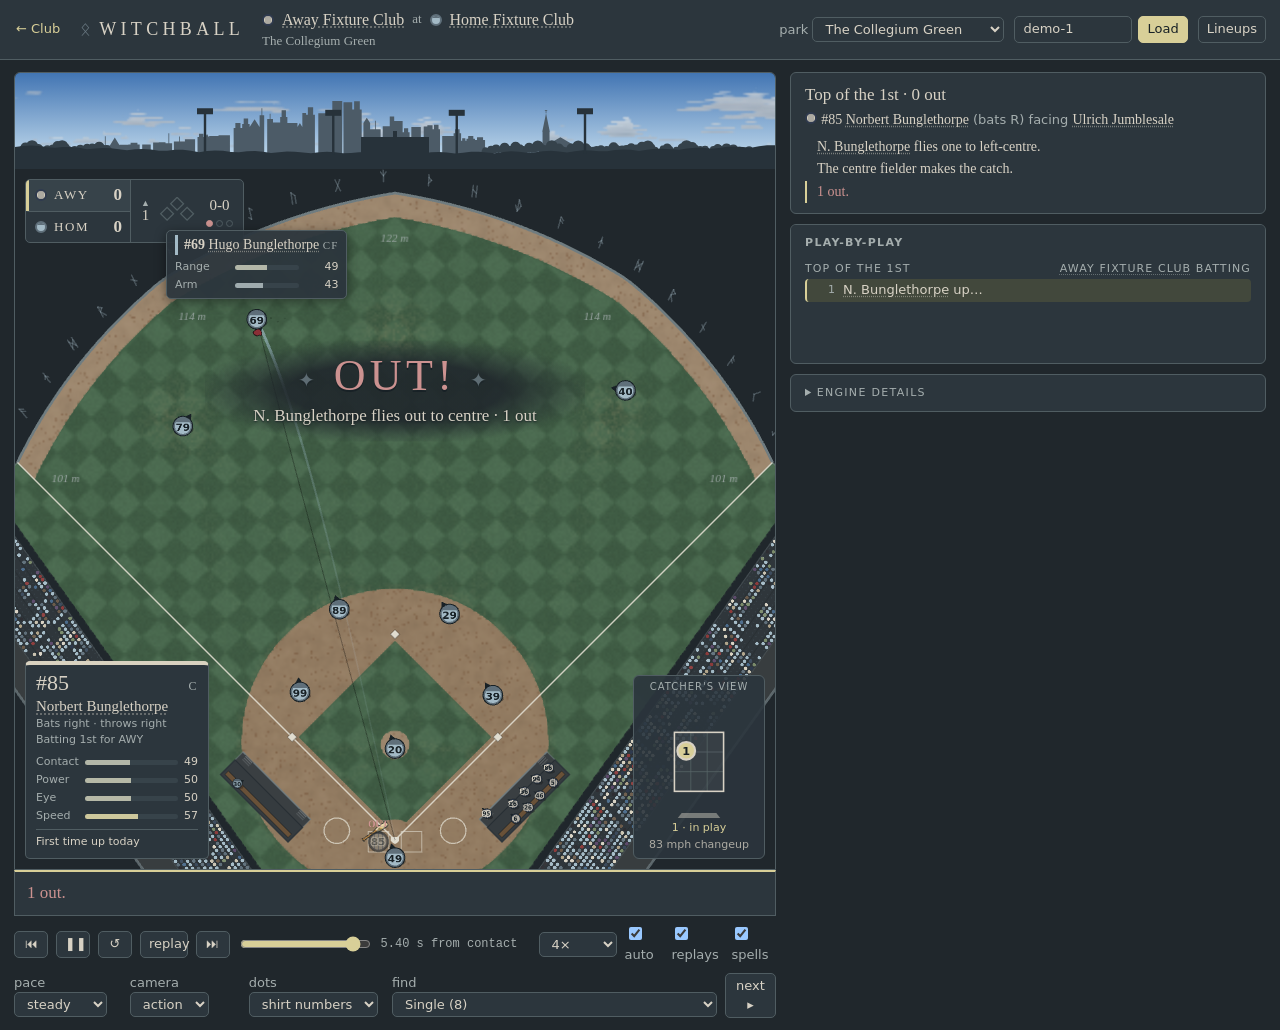
==== commit afdb16fa: "Witchball phone build 39a031528a5f Co-Authored-By: Claude Opus 5.5 <noreply@anthropic.com>" ====
--- a/index.html
+++ b/index.html
@@ -5,15 +5,15 @@
   <meta name="viewport" content="width=device-width, initial-scale=1" />
   <title>Witchball viewer</title> 
-  <script type="module" crossorigin src="./assets/school_games-gSvUGDiS.js"></script>
+  <script type="module" crossorigin src="./assets/school_games-C_8aav_Y.js"></script>
   <script type="module" crossorigin src="./assets/rolldown-runtime-XKyaHtl9.js"></script>
   <script type="module" crossorigin src="./assets/CanvasPool-C8TL04p2.js"></script>
   <script type="module" crossorigin src="./assets/canvasUtils-30AujGy8.js"></script>
   <script type="module" crossorigin src="./assets/RenderTargetSystem-Dvyqi79B.js"></script>
   <script type="module" crossorigin src="./assets/getTextureBatchBindGroup-DAd8pHX4.js"></script>
   <script type="module" crossorigin src="./assets/getTexelRangeRects-j-NjzLRM.js"></script>
-  <script type="module" crossorigin src="./assets/main-CKZYA5Y5.js"></script>
-  <link rel="stylesheet" crossorigin href="./assets/main-4kfOk2Pr.css">
+  <script type="module" crossorigin src="./assets/main-BfYGrlrT.js"></script>
+  <link rel="stylesheet" crossorigin href="./assets/main-BqW8c2e1.css">
 
   <link rel="manifest" href="./manifest.webmanifest" />
   <meta name="theme-color" content="#2c363d" />
--- a/assets/main-BqW8c2e1.css
+++ b/assets/main-BqW8c2e1.css
@@ -0,0 +1 @@
+:root{--lightningcss-light: ;--lightningcss-dark:initial;color-scheme:dark;--bg:#20272c;--panel:#2c363d;--raised:#37434a;--line:#505d62;--text:#d8d2c5;--dim:#a5aeae;--hi:#d8cf98;--selected:#42483c;--good:#91aa9b;--warn:#cba47c;--bad:#cc9290;--rune:#9aadb9;--ink:#182126;--serif:"Palatino Linotype", "Book Antiqua", Palatino, Georgia, serif;--mono:ui-monospace, Consolas, monospace}*{box-sizing:border-box}body{background:var(--bg);color:var(--text);margin:0;font:13px/1.45 system-ui,Segoe UI,sans-serif}button,select,input{background:var(--panel);color:var(--text);border:1px solid var(--line);font:inherit;border-radius:5px;padding:3px 8px}button{cursor:pointer}button:hover,select:hover{background:var(--raised)}button.primary,button.active{background:var(--hi);border-color:var(--hi);color:var(--ink)}button.primary:hover,button.active:hover{background:color-mix(in srgb, var(--hi) 88%, #fff)}#bar{border-bottom:1px solid var(--line);background:var(--panel);align-items:center;gap:18px;padding:8px 14px;display:flex}.to-hub{color:var(--hi);white-space:nowrap;padding:4px 2px;text-decoration:none}.to-hub:hover{text-decoration:underline}.brand{font-family:var(--serif);letter-spacing:.24em;text-transform:uppercase;color:var(--text);font-size:18px}.brand:before{content:"ᛟ";color:var(--rune);opacity:.55;letter-spacing:0;margin-right:8px}#matchup{font-family:var(--serif);flex-direction:column;flex:1;gap:1px;min-width:0;font-size:16px;display:flex}#matchup .clubs{flex-wrap:wrap;align-items:center;gap:8px;display:flex}#matchup .clubs span{white-space:nowrap}#matchup .clubs .dim{font-size:13px}#matchup .gameline{flex-wrap:wrap;gap:6px;font-size:13px;display:flex}@media (width<=1150px){#matchup .wx,.tools label>span{display:none}}.lineups-btn{flex:none}.tools{color:var(--dim);white-space:nowrap;align-items:center;gap:10px;display:flex}#load{gap:6px;display:flex}main{flex-wrap:wrap;align-items:flex-start;gap:14px;padding:12px 14px;display:flex}#stage{flex:none;width:762px;max-width:100%}#screen{border:1px solid var(--line);border-radius:6px 6px 0 0;position:relative;overflow:hidden;container-type:inline-size}#canvas canvas{display:block}#screen canvas{width:100%!important;height:auto!important}#scorebug{font-family:var(--serif);border:1px solid var(--line);background:var(--panel);border-radius:5px;display:flex;position:absolute;top:10px;left:10px;overflow:hidden}.has-sky #scorebug{top:calc(12.6316cqw + 10px)}#scorebug .teams{flex-direction:column;display:flex}#scorebug .team{border-left:3px solid #0000;align-items:center;gap:7px;min-width:104px;padding:3px 8px 3px 6px;display:flex}#scorebug .team.batting{border-left-color:var(--hi);background:var(--raised)}#scorebug .team+.team{border-top:1px solid var(--line)}#scorebug .abbr{letter-spacing:.12em;flex:1;font-size:13px}#scorebug .runs{font-variant-numeric:tabular-nums;text-align:right;min-width:18px;font-size:17px}.chip{border:2px solid;border-radius:50%;flex:none;width:12px;height:12px;display:inline-block}#scorebug .state{border-left:1px solid var(--line);align-items:center;gap:8px;padding:0 10px;display:flex}#scorebug .inning{flex-direction:column;align-items:center;font-size:15px;line-height:1;display:flex}#scorebug #sb-half{color:var(--dim);font-size:9px}#sb-bases{width:40px;height:28px}#sb-bases rect{fill:#0000;stroke:var(--line);stroke-width:1.4px}#sb-bases rect.on{fill:var(--text);stroke:var(--text)}.countouts{flex-direction:column;align-items:center;gap:3px;display:flex}#sb-count{font-variant-numeric:tabular-nums;font-size:15px}#sb-outs{gap:3px;display:flex}#sb-outs i{border:1px solid var(--line);border-radius:50%;width:7px;height:7px}#sb-outs i.on{background:var(--bad);border-color:var(--bad)}#caption{background:var(--panel);border:1px solid var(--line);border-top:2px solid var(--hi);align-items:center;gap:14px;min-height:46px;padding:6px 12px;display:flex}#cap-line{font-family:var(--serif);flex:1;font-size:17px}#cap-line.out{color:var(--bad)}#cap-line.run{color:var(--good)}#cap-line.big{color:var(--hi)}#cap-line.final{font-weight:700}#card{width:184px;color:var(--dim);border:1px solid var(--line);background:var(--panel);border-top-width:4px;border-radius:5px;padding:7px 10px 8px;font-size:11px;position:absolute;bottom:10px;left:10px}#card .top{font-family:var(--serif);justify-content:space-between;align-items:baseline;display:flex}#card .num{color:var(--text);font-size:22px;line-height:1}#card .pos{letter-spacing:.12em;font-size:12px}#card .name{font-family:var(--serif);color:var(--text);margin:2px 0 1px;font-size:15px;line-height:1.2}#card .bars{grid-template-columns:auto 1fr auto;align-items:center;gap:2px 6px;margin:6px 0 5px;display:grid}#card .bar{background:var(--raised);border-radius:3px;height:5px;overflow:hidden}#card .bar i{background:var(--rune);height:100%;display:block}#card .v{color:var(--text);font-variant-numeric:tabular-nums;text-align:right}#card .today{color:var(--text);border-top:1px solid var(--line);padding-top:4px}#card .academy,#who .academy{color:var(--dim);font-size:11px}#card{transition:opacity .25s}#card.clear{opacity:0}#zone{border:1px solid var(--line);background:color-mix(in srgb, var(--panel) 90%, transparent);pointer-events:none;border-radius:6px;width:132px;padding:4px 6px 5px;transition:opacity .25s;position:absolute;bottom:10px;right:10px}#zone[hidden]{display:none}#zone.clear{opacity:0}#zone .zt{text-transform:uppercase;letter-spacing:.1em;color:var(--dim);text-align:center;font-size:10px}#zone svg{width:100%;height:auto;display:block;overflow:visible}#zone .grid line{stroke:var(--line);stroke-width:.8px}#zone .edge{fill:color-mix(in srgb, var(--text) 6%, transparent);stroke:var(--text);stroke-width:1.6px}#zone .plate{fill:var(--text);opacity:.45}#zone circle{stroke:var(--ink);stroke-width:1.4px}#zone .last circle{stroke:var(--text);stroke-width:2.2px}#zone text{fill:var(--ink);text-anchor:middle;dominant-baseline:central;font:700 10px system-ui,sans-serif}#zone .last text{font-size:11.5px}#zone .zc{text-align:center;white-space:nowrap;text-overflow:ellipsis;font-size:11px;overflow:hidden}#zone .zp{opacity:.75;margin-top:1px}a.who,a.club{color:inherit;-webkit-text-decoration:underline dotted color-mix(in srgb, currentColor 45%, transparent);text-decoration:underline dotted color-mix(in srgb, currentColor 45%, transparent);text-underline-offset:2px;cursor:pointer}a.who:hover,a.club:hover{color:var(--hi);-webkit-text-decoration-color:var(--hi);text-decoration-color:var(--hi)}#who-back{z-index:20;background:#00000059;position:fixed;inset:0}#who{z-index:21;width:min(320px,100vw - 32px);max-height:calc(100vh - 32px);color:var(--dim);background:var(--panel);border:1px solid var(--line);border-radius:6px;padding:10px 14px 12px;font-size:12px;position:fixed;top:50%;left:50%;overflow:auto;transform:translate(-50%,-50%);box-shadow:0 8px 30px #00000080}#who[hidden],#who-back[hidden]{display:none}#who-close{min-width:36px;min-height:36px;font-size:18px;line-height:1;position:absolute;top:6px;right:6px}#who .top{font-family:var(--serif);border-top:4px solid;align-items:baseline;gap:10px;margin-right:40px;padding-top:4px;display:flex}#who .num{color:var(--text);font-size:24px;line-height:1}#who .pos{letter-spacing:.12em;font-size:13px}#who .name{font-family:var(--serif);color:var(--text);margin:4px 0 2px;font-size:17px}#who .bars{grid-template-columns:auto 1fr auto;align-items:center;gap:3px 8px;margin:8px 0;display:grid}#who .bar{background:var(--raised);border-radius:3px;height:6px;overflow:hidden}#who .bar i{height:100%;display:block}#who .v{color:var(--text);font-variant-numeric:tabular-nums;text-align:right}#who .today,#who .season,#who .lineup{color:var(--text);border-top:1px solid var(--line);margin-top:6px;padding-top:5px}#who .today b,#who .season b{color:var(--dim);text-transform:uppercase;letter-spacing:.08em;font-size:11px;font-weight:400;display:block}#who .figs{flex-wrap:wrap;gap:4px 12px;display:flex}#who .figs i{color:var(--dim);margin-right:3px;font-style:normal}#who .pair{color:var(--text);margin-top:2px}#who .to-lineups{min-height:32px;margin:0 44px 8px 0}#who.wide{width:min(760px,100vw - 16px);max-height:calc(100vh - 16px);padding:10px 12px 12px}#who .lu-head{flex-wrap:wrap;align-items:baseline;gap:4px 10px;margin:2px 44px 8px 0;display:flex}#who .lu-head b{font-family:var(--serif);color:var(--text);font-size:18px;font-weight:400}#who .lu-clubs{grid-template-columns:repeat(auto-fit,minmax(300px,1fr));gap:12px;display:grid}#who .lu-club{border-top:4px solid;min-width:0;padding-top:4px}#who .lu-club h3{font-family:var(--serif);color:var(--text);flex-wrap:wrap;align-items:center;gap:2px 6px;margin:0 0 4px;font-size:15px;font-weight:400;display:flex}#who .lu-club .yours{text-transform:uppercase;letter-spacing:.1em;color:var(--ink);background:var(--hi);border-radius:3px;padding:0 5px;font-family:system-ui,sans-serif;font-size:10px}#who .lu-club h4{text-transform:uppercase;letter-spacing:.1em;color:var(--dim);margin:8px 0 2px;font-size:10.5px;font-weight:400}#who .lu-club h4 .dim{text-transform:none;letter-spacing:0}#who .lu-order{border-collapse:collapse;width:100%;color:var(--text);font-size:12.5px}#who .lu-order td{vertical-align:baseline;border-top:1px solid color-mix(in srgb, var(--line) 50%, transparent);padding:3px 4px 3px 0}#who .lu-order td.n,#who .lu-order td.no{color:var(--dim);font-variant-numeric:tabular-nums;white-space:nowrap;width:1%}#who .lu-order td.pos{color:var(--dim);letter-spacing:.08em;white-space:nowrap;width:1%}#who .lu-order td.ln{color:var(--dim);text-align:right;font-size:11.5px}#who .lu-order tr.now td{background:var(--selected)}#who .tag{text-transform:uppercase;letter-spacing:.08em;color:var(--hi);white-space:nowrap;font-size:10px}#who .lu-list{color:var(--text);margin:0;padding:0;font-size:12.5px;list-style:none}#who .lu-list li{border-top:1px solid color-mix(in srgb, var(--line) 50%, transparent);padding:3px 0}#who .lu-list li.now{border-left:2px solid var(--hi);padding-left:6px}#who .lu-list.used li{color:var(--dim)}#who .lu-list.used .tag{color:var(--bad)}#who .lu-list .ln{color:var(--dim);font-size:11.5px}#who .lu-list .rt,#who .lu-list .pos{color:var(--dim);white-space:nowrap;font-size:11px}#who .lu-list.bench li{color:var(--dim);border:0;margin-right:10px;padding:1px 0;display:inline-block}#who .lu-note{margin:8px 0 0;font-size:11px}.fieldpanel{z-index:5;pointer-events:none;color:var(--dim);white-space:nowrap;background:color-mix(in srgb, var(--panel) 94%, transparent);border:1px solid var(--line);border-radius:5px;padding:4px 8px 5px;font-size:11px;position:absolute;box-shadow:0 3px 12px #00000073}.fieldpanel[hidden]{display:none}.fieldpanel.moving{transition:left .18s ease-out,top .18s ease-out}@media (prefers-reduced-motion:reduce){.fieldpanel.moving{transition:none}}.fieldpanel a.who,#tip.pinned{pointer-events:auto}.plate{z-index:4}.fieldpanel .t-who{color:var(--text);font-family:var(--serif);border-left:3px solid;padding-left:6px;font-size:14px}.fieldpanel .pos{color:var(--dim);letter-spacing:.1em;font-size:11px}.fieldpanel .t-bars{grid-template-columns:auto 64px auto;align-items:center;gap:2px 6px;margin-top:4px;display:grid}.fieldpanel .bar{background:var(--raised);border-radius:3px;height:5px;overflow:hidden}.fieldpanel .bar i{height:100%;display:block}.fieldpanel .v{color:var(--text);font-variant-numeric:tabular-nums;text-align:right;min-width:2ch}.fieldpanel .t-bars .r{display:contents}#tip .t-also{white-space:normal;margin-top:4px}#tip .t-also button{min-height:32px;margin:2px 2px 0 0;font-size:12px}#banner{text-align:center;pointer-events:none;background:radial-gradient(ellipse at center, color-mix(in srgb, var(--bg) 90%, transparent) 40%, transparent 75%);border-radius:8px;min-width:380px;padding:12px 34px 14px;position:absolute;top:40%;left:50%;transform:translate(-50%,-50%)}#banner .big{font-family:var(--serif);letter-spacing:.1em;text-transform:uppercase;color:var(--text);text-shadow:0 2px 0 var(--ink);white-space:nowrap;font-size:52px;line-height:1.05}#banner .small{font-family:var(--serif);color:var(--text);text-shadow:0 1px 2px var(--ink);margin-top:4px;font-size:17px}#banner .big:before,#banner .big:after{content:"✦";vertical-align:middle;color:var(--rune);opacity:.5;margin:0 14px;font-size:20px}#banner.hr .big{color:var(--hi)}#banner.out .big,#banner.flash .big{color:var(--bad)}#banner.flash .big{font-size:44px}#banner.flash.show{animation:.3s ease-out both banner-flash}@keyframes banner-flash{0%{opacity:0;transform:translate(-50%,-50%)scale(1.25)}to{opacity:1;transform:translate(-50%,-50%)scale(1)}}#banner.inning .big,#banner.final .big{font-size:38px}#banner.show{animation:.4s cubic-bezier(.2,1.3,.4,1) both banner-in}@keyframes banner-in{0%{opacity:0;transform:translate(-50%,-50%)scale(.7)}to{opacity:1;transform:translate(-50%,-50%)scale(1)}}#casts{pointer-events:none;flex-direction:column;align-items:flex-end;gap:4px;max-width:58%;display:flex;position:absolute;top:10px;right:10px}.has-sky #casts{top:calc(12.6316cqw + 10px)}#casts[hidden]{display:none}#casts .cast{border:1px solid var(--line);background:color-mix(in srgb, var(--panel) 90%, transparent);color:var(--dim);border-radius:5px;align-items:center;gap:7px;padding:4px 9px;font-size:11px;display:flex}#casts .cast i{border-radius:50%;flex:none;width:9px;height:9px}#casts .cast b{font-family:var(--serif);color:var(--text);white-space:nowrap;flex:none;font-size:13px;font-weight:400}#controls,#jump{color:var(--dim);align-items:center;gap:8px;margin-top:8px;display:flex}#controls button{min-width:34px}#scrub{accent-color:var(--hi);flex:1;padding:0}#clock{font-family:var(--mono);min-width:150px;font-size:12px}#cbar{display:contents}#cbar .menu-btn,#cbar .p{display:none}#side{flex-direction:column;flex:380px;gap:10px;min-width:340px;max-width:600px;max-height:calc(100vh - 78px);display:flex}#side>section,#details{background:var(--panel);border:1px solid var(--line);border-radius:6px;padding:10px 14px}#side h2{font-family:var(--serif);color:var(--text);margin:0 0 2px;font-size:17px;font-weight:400}#side h3{text-transform:uppercase;letter-spacing:.12em;color:var(--dim);margin:0 0 6px;font-size:11px}#now-who{color:var(--dim);margin-bottom:6px}#now-who b{color:var(--text);font-weight:400;font-family:var(--serif);font-size:14px}#now-lines{font-family:var(--serif);min-height:60px;margin:0;padding:0;font-size:14px;list-style:none}#now-lines li{border-left:2px solid #0000;padding:1px 0 1px 10px}#now-lines li[hidden]{display:none}#now-lines li.pitch{color:var(--dim);font-family:system-ui,sans-serif;font-size:12px}#now-lines li.out{color:var(--bad)}#now-lines li.run{color:var(--good)}#now-lines li.big{color:var(--warn)}#now-lines li.latest{border-left-color:var(--hi)}#now-lines li.final{color:var(--text);margin-top:4px;font-weight:700}#pbp-wrap{flex:auto;min-height:140px;overflow:auto}#pbp-wrap h3{background:var(--panel);z-index:1;margin:-10px -14px 6px;padding:10px 14px 4px;position:sticky;top:-10px}#pbp .half{text-transform:uppercase;letter-spacing:.1em;color:var(--dim);justify-content:space-between;margin:8px 0 2px;font-size:11px;display:flex}#pbp .half:first-child{margin-top:0}#pbp .p{cursor:pointer;border-left:2px solid #0000;border-radius:4px;gap:8px;padding:2px 6px;display:flex}#pbp .p:hover{background:var(--raised)}#pbp .p.cur{background:var(--selected);border-left-color:var(--hi)}#pbp .p .n{color:var(--dim);text-align:right;min-width:22px;padding-top:1px;font-size:11px}#pbp .p .s{flex:1}#pbp .p.scored .s{color:var(--good)}#pbp .p .sc{font-variant-numeric:tabular-nums;color:var(--good);font-size:12px}#details{flex:none;max-height:60vh;overflow:auto}#details[open]{flex:auto}#details summary{cursor:pointer;color:var(--dim);text-transform:uppercase;letter-spacing:.12em;font-size:11px}#version{font-family:var(--mono);color:var(--dim);margin:8px 0;font-size:11px}#explain h2{color:var(--text);margin:8px 0 4px;font-family:system-ui,sans-serif;font-size:14px}#explain h3{margin:12px 0 4px}#explain table{border-collapse:collapse;font-family:var(--mono);font-size:12px}#explain td,#explain th{text-align:left;vertical-align:top;padding:1px 6px 1px 0}#explain th{color:var(--dim);font-weight:400}#explain .ev{font-family:var(--mono);border-left:3px solid #0000;padding:1px 4px;font-size:12px}#explain .ev.past{color:var(--dim)}#explain .ev.now{border-left-color:var(--hi);color:var(--text);background:var(--selected)}#explain .ev .t{width:52px;color:var(--dim);display:inline-block}.good{color:var(--good)}.bad{color:var(--bad)}.dim{color:var(--dim)}.mono{font-family:var(--mono);font-size:12px}@media (width<=640px){#bar{flex-wrap:wrap;gap:6px 10px;padding:8px 10px}.brand{font-size:15px}#matchup{flex-basis:100%;order:3;font-size:15px}#matchup .clubs{gap:3px 7px}#matchup .clubs span{white-space:normal}#matchup .gameline{font-size:12.5px}#bar .lineups-btn{min-height:36px;margin-left:auto;padding:0 12px}#bar.review .lineups-btn{margin-left:0}.tools{gap:6px}.tools select{max-width:150px}#load input{width:84px}main{gap:10px;padding:8px}#scorebug{top:6px;left:6px}.has-sky #scorebug{top:6px}#scorebug .team{gap:5px;min-width:74px;padding:2px 6px 2px 4px}#scorebug .abbr{font-size:11px}#scorebug .runs{font-size:14px}#scorebug .state{gap:5px;padding:0 6px}#sb-bases{width:30px;height:21px}#sb-count,#scorebug .inning{font-size:13px}#card{border-top-width:3px;width:128px;padding:4px 7px 5px;font-size:10px;bottom:6px;left:6px}#card .num{font-size:16px}#card .name{font-size:12px}#card .bars,#card>div:not([class]){display:none}#card .today{border-top:0;padding-top:0}#zone{width:94px;padding:2px 4px 3px;bottom:6px;right:6px}#zone .zt{letter-spacing:.06em;font-size:9px}#zone .zc{font-size:10.5px}.fieldpanel{white-space:normal;max-width:min(240px,72%);padding:3px 6px}.fieldpanel .t-who{padding-left:5px;line-height:1.2}.fieldpanel .t-bars{flex-wrap:wrap;gap:0 4px;margin-top:1px;display:flex}.fieldpanel .t-bars .r{white-space:nowrap;align-items:center;gap:3px;display:inline-flex}.fieldpanel .t-bars .r+.r:before{content:"·";margin-right:1px}.fieldpanel .bar{flex:none;width:28px}#casts{max-width:64%;top:6px;right:6px}.has-sky #casts{top:calc(12.6316cqw + 6px)}#casts .cast{gap:5px;padding:3px 7px;font-size:10px}#casts .cast b{font-size:12px}#casts .cast span{display:none}#banner{width:92%;min-width:0;padding:8px 10px 10px}#banner .big{white-space:normal;font-size:28px}#banner .big:before,#banner .big:after{margin:0 6px;font-size:13px}#banner.flash .big{font-size:26px}#banner.inning .big,#banner.final .big{font-size:22px}#banner .small{font-size:13px}#caption{min-height:40px;padding:5px 10px}#cap-line{font-size:15px}#cbar{color:var(--dim);flex-wrap:wrap;align-items:center;gap:6px;margin-top:8px;display:flex}#controls,#jump{display:contents}#cbar .d{display:none}#cbar .p{display:inline}#cbar:after{content:"";flex:0 0 100%;order:6;height:0}#cbar.open-view:after,#cbar.open-nav:after{border-top:1px solid var(--line);margin-top:2px}#cbar button,#cbar select{min-height:44px}#cbar #toggle{border-radius:10px;flex:2 56px;order:1;min-width:56px;min-height:56px;padding:0 6px;font-size:26px;line-height:1}#areplay{white-space:nowrap;flex:auto;order:2;min-width:0;padding:0 6px}#speed{flex:none;order:3;width:54px;padding:0 2px}#cbar .menu-btn{white-space:nowrap;flex:auto;min-width:0;padding:0 5px;display:block}#m-view{order:4}#m-nav{order:5}#cbar .menu-btn:after{content:" ▾"}#cbar .menu-btn[aria-expanded=true]{background:var(--raised);border-color:var(--hi)}#cbar .menu-btn[aria-expanded=true]:after{content:" ▴"}#cbar:not(.open-nav) .nav,#cbar:not(.open-view) .view{display:none}#prev{order:10}#replay{order:11}#next{order:12}#prev,#replay,#next{flex:1 1 0;min-width:44px}#clock{flex:100%;order:13;min-width:0;margin-top:2px}#scrub{flex:100%;order:14;height:32px}#l-find{flex:1 1 0;order:15;align-items:center;gap:6px;min-width:0;display:flex}#l-find select{flex:1;min-width:0}#findnext{flex:none;order:16;padding:0 10px}#l-cam{order:20}#l-pace{order:21}#l-dots{order:22}#l-cam,#l-pace,#l-dots{flex:calc(50% - 6px);align-items:center;gap:6px;min-width:0;display:flex}#l-cam select,#l-pace select,#l-dots select{flex:1;min-width:0}#l-auto{order:23}#l-replays{order:24}#l-spells{order:25}#l-auto,#l-replays,#l-spells{min-height:40px;color:var(--text);flex:100%;align-items:center;gap:8px;display:flex}#l-auto input,#l-replays input,#l-spells input{flex:none;width:22px;height:22px}#who.wide{max-height:calc(100vh - 16px);top:8px;transform:translate(-50%)}#who .lu-clubs{grid-template-columns:1fr}#side{flex:100%;min-width:0;max-width:none;max-height:none}#pbp-wrap{max-height:55vh}}
